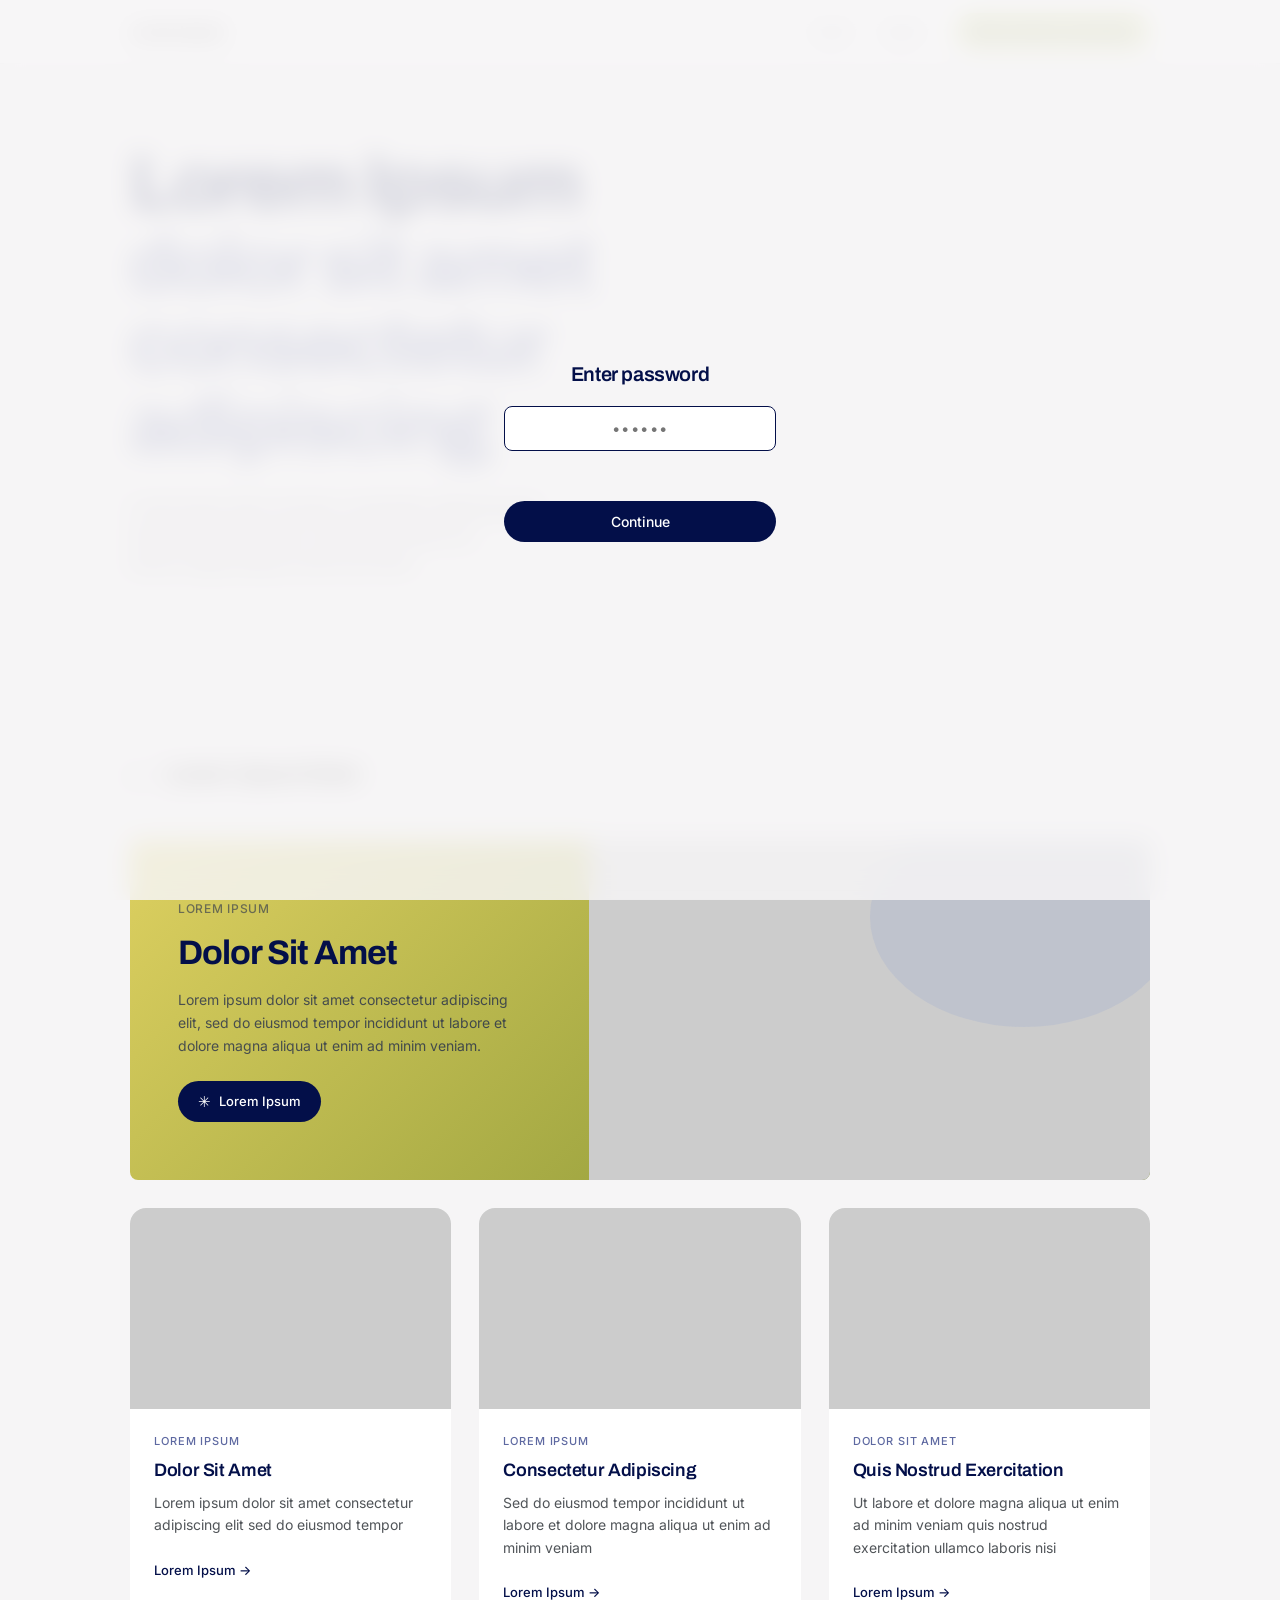
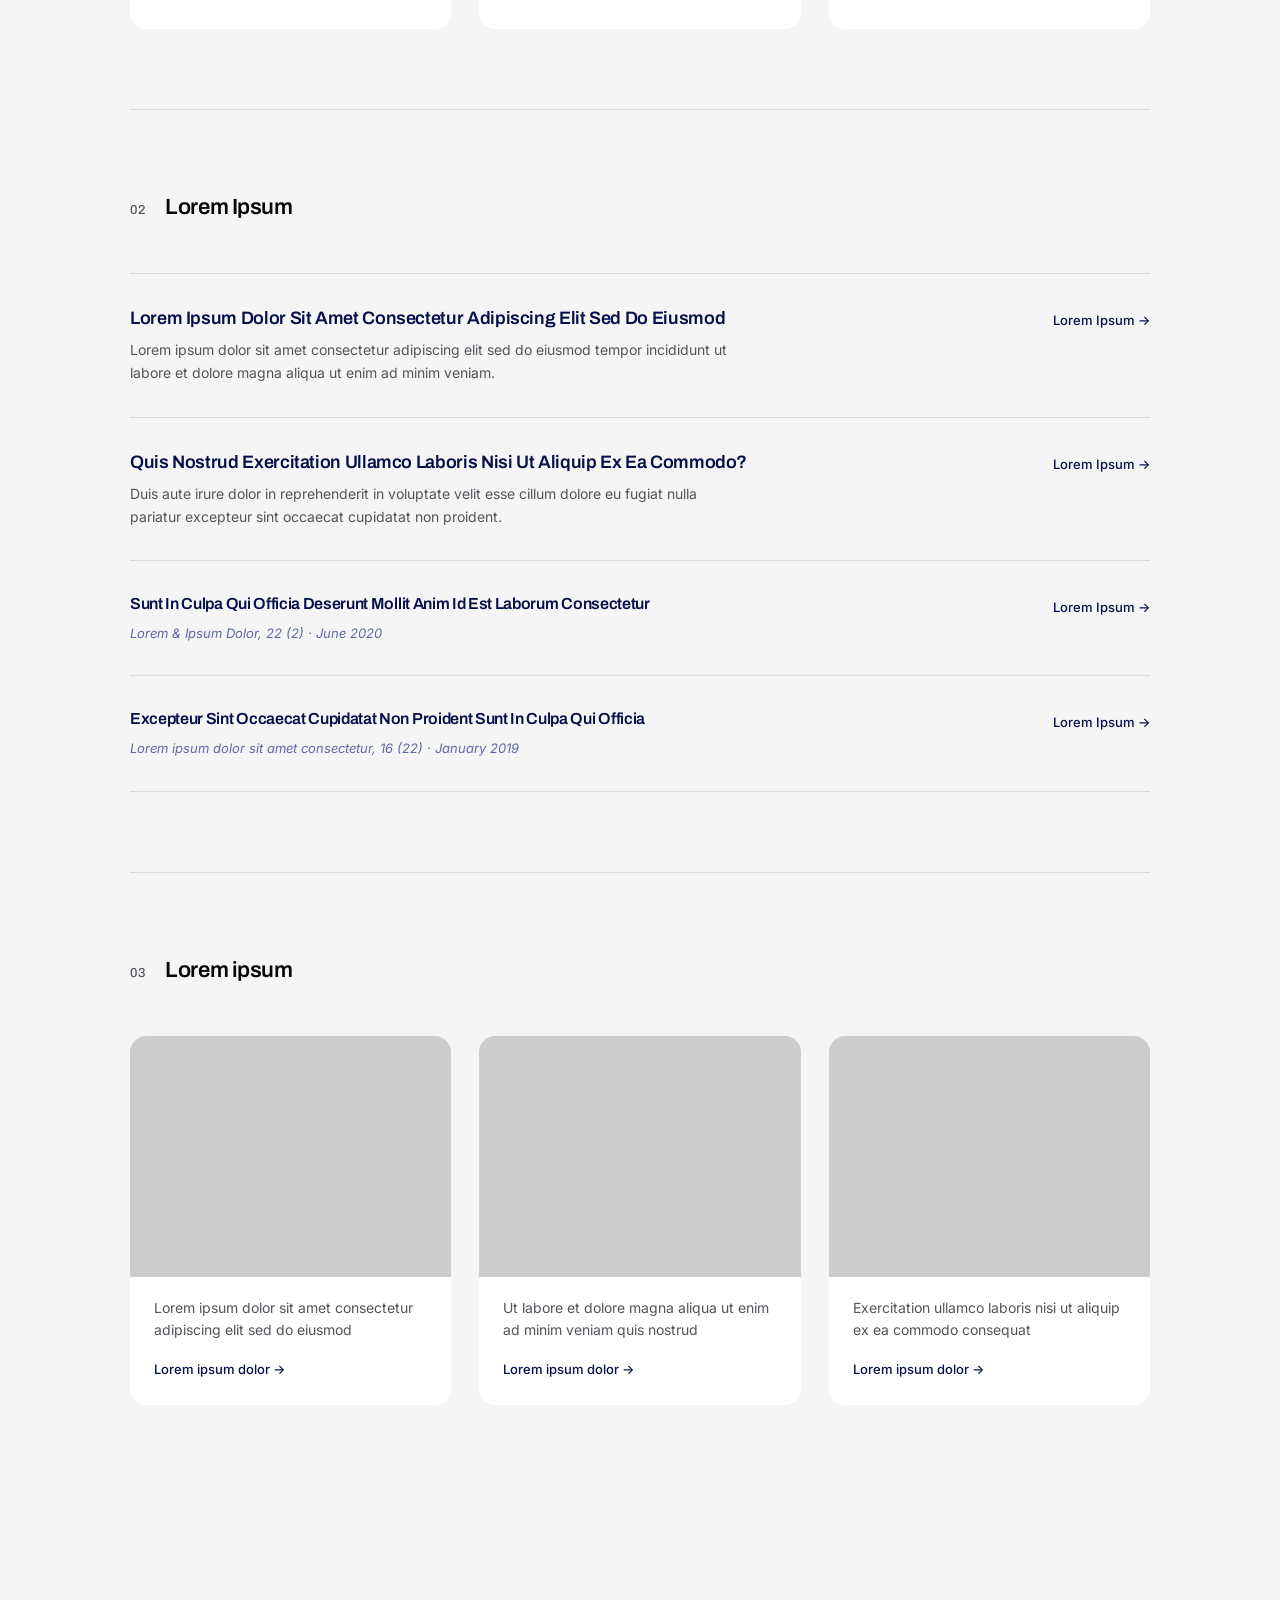
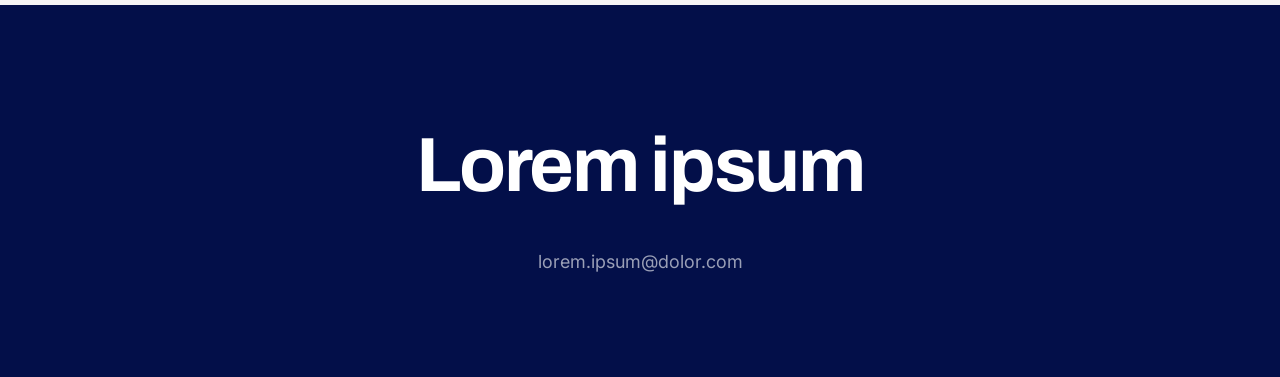
==== index.html @ dcf336cd "Initial portfolio site Co-Authored-By: Claude Sonnet 4 <noreply@anthropic.com>" ====
<!DOCTYPE html>
<html lang="en">
<head>
  <meta charset="UTF-8">
  <meta name="viewport" content="width=device-width, initial-scale=1.0">
  <title>Lorem Ipsum – Dolor Sit Amet</title>
  <meta name="description" content="Lorem ipsum dolor sit amet, consectetur adipiscing elit, sed do eiusmod tempor incididunt ut labore et dolore magna aliqua.">
  <link rel="preconnect" href="https://fonts.googleapis.com">
  <link rel="preconnect" href="https://fonts.gstatic.com" crossorigin>
  <link href="https://fonts.googleapis.com/css2?family=Archivo:ital,wght@0,100..900;1,100..900&family=Inter:wght@300;400;500;600&display=swap" rel="stylesheet">
  <link rel="stylesheet" href="style.css">
  <style>
    .img-placeholder {
      background: #cccccc;
      width: 100%;
      height: 100%;
      display: block;
    }
  </style>
</head>
<body>

  <!-- NAV -->
  <nav class="nav" id="nav">
    <div class="nav-inner">
      <a href="#" class="nav-logo">Lorem Ipsum</a>
      <div class="nav-links">
        <a href="#about" class="nav-link">Lorem</a>
        <a href="#" class="nav-link">Ipsum</a>
        <a href="#" class="nav-cta">Dolor sit amet consectetur</a>
      </div>
    </div>
  </nav>

  <!-- HERO -->
  <section class="hero" id="hero">
    <div class="hero-inner">
      <div class="hero-text">
        <h1 class="hero-title">
          <span class="hero-title-line">Lorem Ipsum</span>
          <span class="hero-title-line hero-title-line--secondary">dolor sit amet</span>
          <span class="hero-title-line hero-title-line--secondary">consectetur adipiscing</span>
        </h1>
        <p class="hero-desc">
          Lorem ipsum dolor sit amet, consectetur adipiscing elit,<br>
          sed do eiusmod tempor incididunt ut labore et<br>
          dolore magna aliqua ut enim ad minim
        </p>
      </div>
      <div class="hero-image">
        <div class="img-placeholder" aria-hidden="true"></div>
      </div>
    </div>
  </section>

  <main class="main">

    <!-- SECTION 01: WORK -->
    <section class="section" id="work">
      <div class="section-header">
        <span class="section-number">01</span>
        <h2 class="section-title">Lorem / Ipsum Dolor</h2>
      </div>
      <!-- FEATURED WORK CARD -->
      <a href="#" class="feature-card" aria-label="Lorem Ipsum – Dolor Sit Amet case study">
        <div class="feature-card__content">
          <span class="feature-card__label">Lorem Ipsum</span>
          <h3 class="feature-card__title">Dolor Sit Amet</h3>
          <p class="feature-card__desc">Lorem ipsum dolor sit amet consectetur adipiscing elit, sed do eiusmod tempor incididunt ut labore et dolore magna aliqua ut enim ad minim veniam.</p>
          <span class="feature-card__btn">
            <span class="feature-card__btn-icon" aria-hidden="true">✳</span>
            Lorem Ipsum
          </span>
        </div>
        <div class="feature-card__media" aria-hidden="true">
          <div class="feature-card__screenshot">
            <div class="img-placeholder"></div>
          </div>
          <div class="feature-card__overlay"></div>
        </div>
      </a>

      <div class="cards">

        <article class="card">
          <div class="card-image">
            <div class="img-placeholder" aria-hidden="true"></div>
          </div>
          <div class="card-body">
            <span class="card-label">Lorem Ipsum</span>
            <h3 class="card-title">Dolor Sit Amet</h3>
            <p class="card-desc">Lorem ipsum dolor sit amet consectetur adipiscing elit sed do eiusmod tempor</p>
            <a href="#" class="card-link">Lorem Ipsum →</a>
          </div>
        </article>

        <article class="card">
          <div class="card-image">
            <div class="img-placeholder" aria-hidden="true"></div>
          </div>
          <div class="card-body">
            <span class="card-label">Lorem Ipsum</span>
            <h3 class="card-title">Consectetur Adipiscing</h3>
            <p class="card-desc">Sed do eiusmod tempor incididunt ut labore et dolore magna aliqua ut enim ad minim veniam</p>
            <a href="#" class="card-link">Lorem Ipsum →</a>
          </div>
        </article>

        <article class="card">
          <div class="card-image">
            <div class="img-placeholder" aria-hidden="true"></div>
          </div>
          <div class="card-body">
            <span class="card-label">Dolor sit amet</span>
            <h3 class="card-title">Quis Nostrud Exercitation</h3>
            <p class="card-desc">Ut labore et dolore magna aliqua ut enim ad minim veniam quis nostrud exercitation ullamco laboris nisi</p>
            <a href="#" class="card-link">Lorem Ipsum →</a>
          </div>
        </article>

      </div>
    </section>

    <!-- SECTION 02: WRITING -->
    <section class="section" id="writing">
      <div class="section-header">
        <span class="section-number">02</span>
        <h2 class="section-title">Lorem Ipsum</h2>
      </div>
      <div class="writing-list">

        <article class="writing-item">
          <div class="writing-body">
            <h3 class="writing-title">Lorem Ipsum Dolor Sit Amet Consectetur Adipiscing Elit Sed Do Eiusmod</h3>
            <p class="writing-desc">Lorem ipsum dolor sit amet consectetur adipiscing elit sed do eiusmod tempor incididunt ut labore et dolore magna aliqua ut enim ad minim veniam.</p>
          </div>
          <a href="#" class="card-link writing-link">Lorem Ipsum →</a>
        </article>

        <article class="writing-item">
          <div class="writing-body">
            <h3 class="writing-title">Quis Nostrud Exercitation Ullamco Laboris Nisi Ut Aliquip Ex Ea Commodo?</h3>
            <p class="writing-desc">Duis aute irure dolor in reprehenderit in voluptate velit esse cillum dolore eu fugiat nulla pariatur excepteur sint occaecat cupidatat non proident.</p>
          </div>
          <a href="#" class="card-link writing-link">Lorem Ipsum →</a>
        </article>

        <article class="writing-item writing-item--research">
          <div class="writing-body">
            <h3 class="writing-title">Sunt In Culpa Qui Officia Deserunt Mollit Anim Id Est Laborum Consectetur</h3>
            <p class="writing-meta">Lorem &amp; Ipsum Dolor, 22 (2) · June 2020</p>
          </div>
          <a href="#" class="card-link writing-link">Lorem Ipsum →</a>
        </article>

        <article class="writing-item writing-item--research">
          <div class="writing-body">
            <h3 class="writing-title">Excepteur Sint Occaecat Cupidatat Non Proident Sunt In Culpa Qui Officia</h3>
            <p class="writing-meta">Lorem ipsum dolor sit amet consectetur, 16 (22) · January 2019</p>
          </div>
          <a href="#" class="card-link writing-link">Lorem Ipsum →</a>
        </article>

      </div>
    </section>

    <!-- SECTION 03: SIDE PROJECTS -->
    <section class="section" id="side-projects">
      <div class="section-header">
        <span class="section-number">03</span>
        <h2 class="section-title">Lorem ipsum</h2>
      </div>
      <div class="projects-grid">

        <article class="project-card">
          <div class="project-image project-image--bottle">
            <div class="img-placeholder" aria-hidden="true"></div>
          </div>
          <div class="project-body">
            <p class="project-desc">Lorem ipsum dolor sit amet consectetur adipiscing elit sed do eiusmod</p>
            <a href="#" class="project-link">Lorem ipsum dolor →</a>
          </div>
        </article>

        <article class="project-card">
          <div class="project-image project-image--laptop">
            <div class="img-placeholder" aria-hidden="true"></div>
          </div>
          <div class="project-body">
            <p class="project-desc">Ut labore et dolore magna aliqua ut enim ad minim veniam quis nostrud</p>
            <a href="#" class="project-link">Lorem ipsum dolor →</a>
          </div>
        </article>

        <article class="project-card">
          <div class="project-image project-image--blob">
            <div class="img-placeholder" aria-hidden="true"></div>
          </div>
          <div class="project-body">
            <p class="project-desc">Exercitation ullamco laboris nisi ut aliquip ex ea commodo consequat</p>
            <a href="#" class="project-link">Lorem ipsum dolor →</a>
          </div>
        </article>

      </div>
    </section>

  </main>

  <!-- FOOTER / CONTACT -->
  <footer class="footer" id="about">
    <div class="footer-inner">
      <h2 class="footer-title">Lorem ipsum</h2>
      <a href="#" class="footer-email">lorem.ipsum@dolor.com</a>
    </div>
  </footer>

  <script src="script.js"></script>
</body>
</html>
---- style.css ----
/* ===== RESET & BASE ===== */
*, *::before, *::after {
  box-sizing: border-box;
  margin: 0;
  padding: 0;
}

:root {
  --color-bg: #f6f5f6;
  --color-white: #ffffff;
  --color-navy: #030f49;
  --color-navy-mid: #5e69a1;
  --color-text: rgb(7, 7, 7);
  --color-text-secondary: rgb(81, 85, 89);
  --color-accent: #d5dd8f;
  --color-border: rgba(0, 0, 0, 0.1);
  --font-heading: 'Archivo', sans-serif;
  --font-body: 'Inter', sans-serif;
  --max-width: 1100px;
  --nav-height: 64px;
}

html {
  scroll-behavior: smooth;
}

body {
  font-family: var(--font-body);
  background-color: var(--color-bg);
  color: var(--color-text);
  line-height: 1.6;
  -webkit-font-smoothing: antialiased;
}

img {
  display: block;
  max-width: 100%;
}

a {
  text-decoration: none;
  color: inherit;
}

/* ===== NAV ===== */
.nav {
  position: fixed;
  top: 0;
  left: 0;
  right: 0;
  z-index: 100;
  background-color: var(--color-white);
  border-bottom: 1px solid var(--color-border);
  height: var(--nav-height);
}

.nav-inner {
  max-width: var(--max-width);
  margin: 0 auto;
  padding: 0 40px;
  height: 100%;
  display: flex;
  align-items: center;
  justify-content: space-between;
}

.nav-logo {
  font-family: var(--font-heading);
  font-weight: 600;
  font-size: 16px;
  color: var(--color-text);
  letter-spacing: -0.01em;
}

.nav-links {
  display: flex;
  align-items: center;
  gap: 32px;
}

.nav-link {
  font-size: 14px;
  color: var(--color-text-secondary);
  transition: color 0.2s;
}

.nav-link:hover {
  color: var(--color-text);
}

.nav-cta {
  font-size: 13px;
  font-weight: 500;
  color: var(--color-navy);
  background-color: var(--color-accent);
  padding: 8px 16px;
  border-radius: 100px;
  transition: opacity 0.2s;
}

.nav-cta:hover {
  opacity: 0.8;
}

/* ===== HERO ===== */
.hero {
  padding-top: calc(var(--nav-height) + 80px);
  padding-bottom: 100px;
  padding-left: 40px;
  padding-right: 40px;
  max-width: var(--max-width);
  margin: 0 auto;
}

.hero-inner {
  display: grid;
  grid-template-columns: 1fr auto;
  align-items: center;
  gap: 60px;
}

.hero-title {
  font-family: var(--font-heading);
  font-weight: 700;
  font-size: clamp(40px, 6vw, 80px);
  line-height: 1.05;
  letter-spacing: -0.03em;
  color: var(--color-navy);
  margin-bottom: 28px;
}

.hero-title-line {
  display: block;
}

.hero-title-line--secondary {
  color: var(--color-navy-mid);
}

.hero-desc {
  font-size: 16px;
  color: var(--color-text-secondary);
  line-height: 1.7;
}

.hero-image {
  width: 280px;
  flex-shrink: 0;
}

.hero-image img {
  width: 100%;
  border-radius: 16px;
  object-fit: cover;
}

/* ===== MAIN ===== */
.main {
  max-width: var(--max-width);
  margin: 0 auto;
  padding: 0 40px 120px;
}

/* ===== SECTION ===== */
.section {
  padding: 80px 0;
  border-top: 1px solid var(--color-border);
}

.section-header {
  display: flex;
  align-items: baseline;
  gap: 20px;
  margin-bottom: 48px;
}

.section-number {
  font-family: var(--font-heading);
  font-size: 13px;
  font-weight: 500;
  color: var(--color-text-secondary);
  letter-spacing: 0.05em;
}

.section-title {
  font-family: var(--font-heading);
  font-size: 22px;
  font-weight: 600;
  color: var(--color-text);
  letter-spacing: -0.02em;
}

/* ===== WORK CARDS ===== */
.cards {
  display: grid;
  grid-template-columns: repeat(3, 1fr);
  gap: 28px;
}

.card {
  background: var(--color-white);
  border-radius: 16px;
  overflow: hidden;
  transition: transform 0.25s ease, box-shadow 0.25s ease;
}

.card:hover {
  transform: translateY(-4px);
  box-shadow: 0 16px 40px rgba(3, 15, 73, 0.08);
}

.card-image {
  aspect-ratio: 16 / 10;
  overflow: hidden;
  background: #eee;
}

.card-image img {
  width: 100%;
  height: 100%;
  object-fit: cover;
  transition: transform 0.4s ease;
}

.card:hover .card-image img {
  transform: scale(1.03);
}

.card-body {
  padding: 24px;
}

.card-label {
  font-size: 11px;
  font-weight: 500;
  letter-spacing: 0.08em;
  text-transform: uppercase;
  color: var(--color-navy-mid);
  display: block;
  margin-bottom: 8px;
}

.card-title {
  font-family: var(--font-heading);
  font-size: 18px;
  font-weight: 600;
  color: var(--color-navy);
  letter-spacing: -0.02em;
  margin-bottom: 10px;
  line-height: 1.3;
}

.card-desc {
  font-size: 14px;
  color: var(--color-text-secondary);
  line-height: 1.6;
  margin-bottom: 20px;
}

.card-link {
  font-size: 13px;
  font-weight: 500;
  color: var(--color-navy);
  display: inline-flex;
  align-items: center;
  gap: 4px;
  transition: gap 0.2s;
}

.card-link:hover {
  gap: 8px;
}

/* ===== WRITING ===== */
.writing-list {
  display: flex;
  flex-direction: column;
  gap: 0;
}

.writing-item {
  display: flex;
  align-items: flex-start;
  justify-content: space-between;
  gap: 40px;
  padding: 32px 0;
  border-bottom: 1px solid var(--color-border);
}

.writing-item:first-child {
  border-top: 1px solid var(--color-border);
}

.writing-body {
  flex: 1;
}

.writing-title {
  font-family: var(--font-heading);
  font-size: 18px;
  font-weight: 600;
  color: var(--color-navy);
  letter-spacing: -0.02em;
  line-height: 1.35;
  margin-bottom: 8px;
}

.writing-desc {
  font-size: 14px;
  color: var(--color-text-secondary);
  line-height: 1.65;
  max-width: 600px;
}

.writing-meta {
  font-size: 13px;
  color: var(--color-navy-mid);
  font-style: italic;
}

.writing-link {
  flex-shrink: 0;
  margin-top: 4px;
}

.writing-item--research .writing-title {
  font-size: 16px;
}

/* ===== SIDE PROJECTS ===== */
.projects-grid {
  display: grid;
  grid-template-columns: repeat(3, 1fr);
  gap: 28px;
}

.project-card {
  border-radius: 16px;
  overflow: hidden;
  background: var(--color-white);
  transition: transform 0.25s ease, box-shadow 0.25s ease;
}

.project-card:hover {
  transform: translateY(-4px);
  box-shadow: 0 16px 40px rgba(3, 15, 73, 0.08);
}

.project-image {
  aspect-ratio: 4 / 3;
  overflow: hidden;
}

.project-image--bottle { background: #040f4e; }
.project-image--laptop { background: #1a1a2e; }
.project-image--blob   { background: #d5dd8f; }

.project-image img {
  width: 100%;
  height: 100%;
  object-fit: cover;
  transition: transform 0.4s ease;
}

.project-card:hover .project-image img {
  transform: scale(1.03);
}

.project-body {
  padding: 20px 24px 24px;
}

.project-desc {
  font-size: 14px;
  color: var(--color-text-secondary);
  line-height: 1.6;
  margin-bottom: 14px;
}

.project-link {
  font-size: 13px;
  font-weight: 500;
  color: var(--color-navy);
  display: inline-flex;
  align-items: center;
  gap: 4px;
  transition: gap 0.2s;
}

.project-link:hover {
  gap: 8px;
}

/* ===== FOOTER ===== */
.footer {
  background-color: var(--color-navy);
  padding: 100px 40px;
  text-align: center;
}

.footer-inner {
  max-width: var(--max-width);
  margin: 0 auto;
}

.footer-title {
  font-family: var(--font-heading);
  font-size: clamp(40px, 6vw, 80px);
  font-weight: 700;
  color: var(--color-white);
  letter-spacing: -0.03em;
  margin-bottom: 20px;
}

.footer-email {
  font-size: 18px;
  color: rgba(255, 255, 255, 0.6);
  transition: color 0.2s;
}

.footer-email:hover {
  color: var(--color-white);
}

/* ===== SCROLL REVEAL ===== */
.reveal {
  opacity: 0;
  transform: translateY(24px);
  transition: opacity 0.6s ease, transform 0.6s ease;
}

.reveal.visible {
  opacity: 1;
  transform: translateY(0);
}

/* ===== FEATURE CARD ===== */
.feature-card {
  display: flex;
  align-items: stretch;
  border-radius: 8px;
  overflow: hidden;
  background: linear-gradient(135deg, #ddd060 0%, #7a8c2e 100%);
  margin-bottom: 28px;
  min-height: 340px;
  transition: box-shadow 0.3s ease;
  cursor: pointer;
}

.feature-card:hover {
  box-shadow: 0 20px 60px rgba(3, 15, 73, 0.15);
}

.feature-card__content {
  flex: 0 0 45%;
  padding: 56px 48px;
  display: flex;
  flex-direction: column;
  justify-content: center;
  gap: 16px;
}

.feature-card__label {
  font-size: 12px;
  font-weight: 500;
  letter-spacing: 0.06em;
  text-transform: uppercase;
  color: rgba(3, 15, 73, 0.5);
}

.feature-card__title {
  font-family: var(--font-heading);
  font-size: clamp(22px, 2.8vw, 34px);
  font-weight: 700;
  color: var(--color-navy);
  letter-spacing: -0.03em;
  line-height: 1.1;
}

.feature-card__desc {
  font-size: 14px;
  color: rgba(3, 15, 73, 0.65);
  line-height: 1.65;
  max-width: 340px;
}

.feature-card__btn {
  display: inline-flex;
  align-items: center;
  gap: 8px;
  background: var(--color-navy);
  color: var(--color-white);
  font-family: var(--font-body);
  font-size: 13px;
  font-weight: 500;
  padding: 10px 20px;
  border-radius: 100px;
  width: fit-content;
  margin-top: 8px;
  transition: opacity 0.2s;
}

.feature-card:hover .feature-card__btn {
  opacity: 0.82;
}

.feature-card__btn-icon {
  font-size: 15px;
  line-height: 1;
}

.feature-card__media {
  flex: 1;
  position: relative;
  overflow: hidden;
}

.feature-card__screenshot {
  position: absolute;
  inset: 0;
  transform-origin: right center;
  transition: transform 0.5s ease;
}

.feature-card__screenshot .img-placeholder {
  width: 100%;
  height: 100%;
}

.feature-card:hover .feature-card__screenshot {
  transform: scale(1.05);
}

.feature-card__overlay {
  position: absolute;
  top: -10%;
  right: -5%;
  width: 55%;
  height: 65%;
  background: rgba(80, 120, 210, 0.1);
  border-radius: 50%;
  pointer-events: none;
}

/* ===== RESPONSIVE ===== */
@media (max-width: 1024px) {
  .cards,
  .projects-grid {
    grid-template-columns: repeat(2, 1fr);
  }
}

@media (max-width: 768px) {
  :root {
    --nav-height: 56px;
  }

  .nav-inner {
    padding: 0 20px;
  }

  .nav-links {
    gap: 16px;
  }

  .nav-cta {
    display: none;
  }

  .hero {
    padding: calc(var(--nav-height) + 48px) 20px 60px;
  }

  .hero-inner {
    grid-template-columns: 1fr;
    gap: 40px;
  }

  .hero-image {
    width: 200px;
    margin: 0 auto;
  }

  .main {
    padding: 0 20px 80px;
  }

  .section {
    padding: 56px 0;
  }

  .cards,
  .projects-grid {
    grid-template-columns: 1fr;
  }

  .writing-item {
    flex-direction: column;
    gap: 16px;
  }

  .footer {
    padding: 72px 20px;
  }

  .feature-card {
    flex-direction: column;
    min-height: auto;
  }

  .feature-card__content {
    flex: none;
    padding: 36px 28px;
  }

  .feature-card__media {
    flex: none;
    height: 220px;
  }
}

@media (max-width: 480px) {
  .hero-title {
    font-size: 36px;
  }

  .section-title {
    font-size: 18px;
  }
}
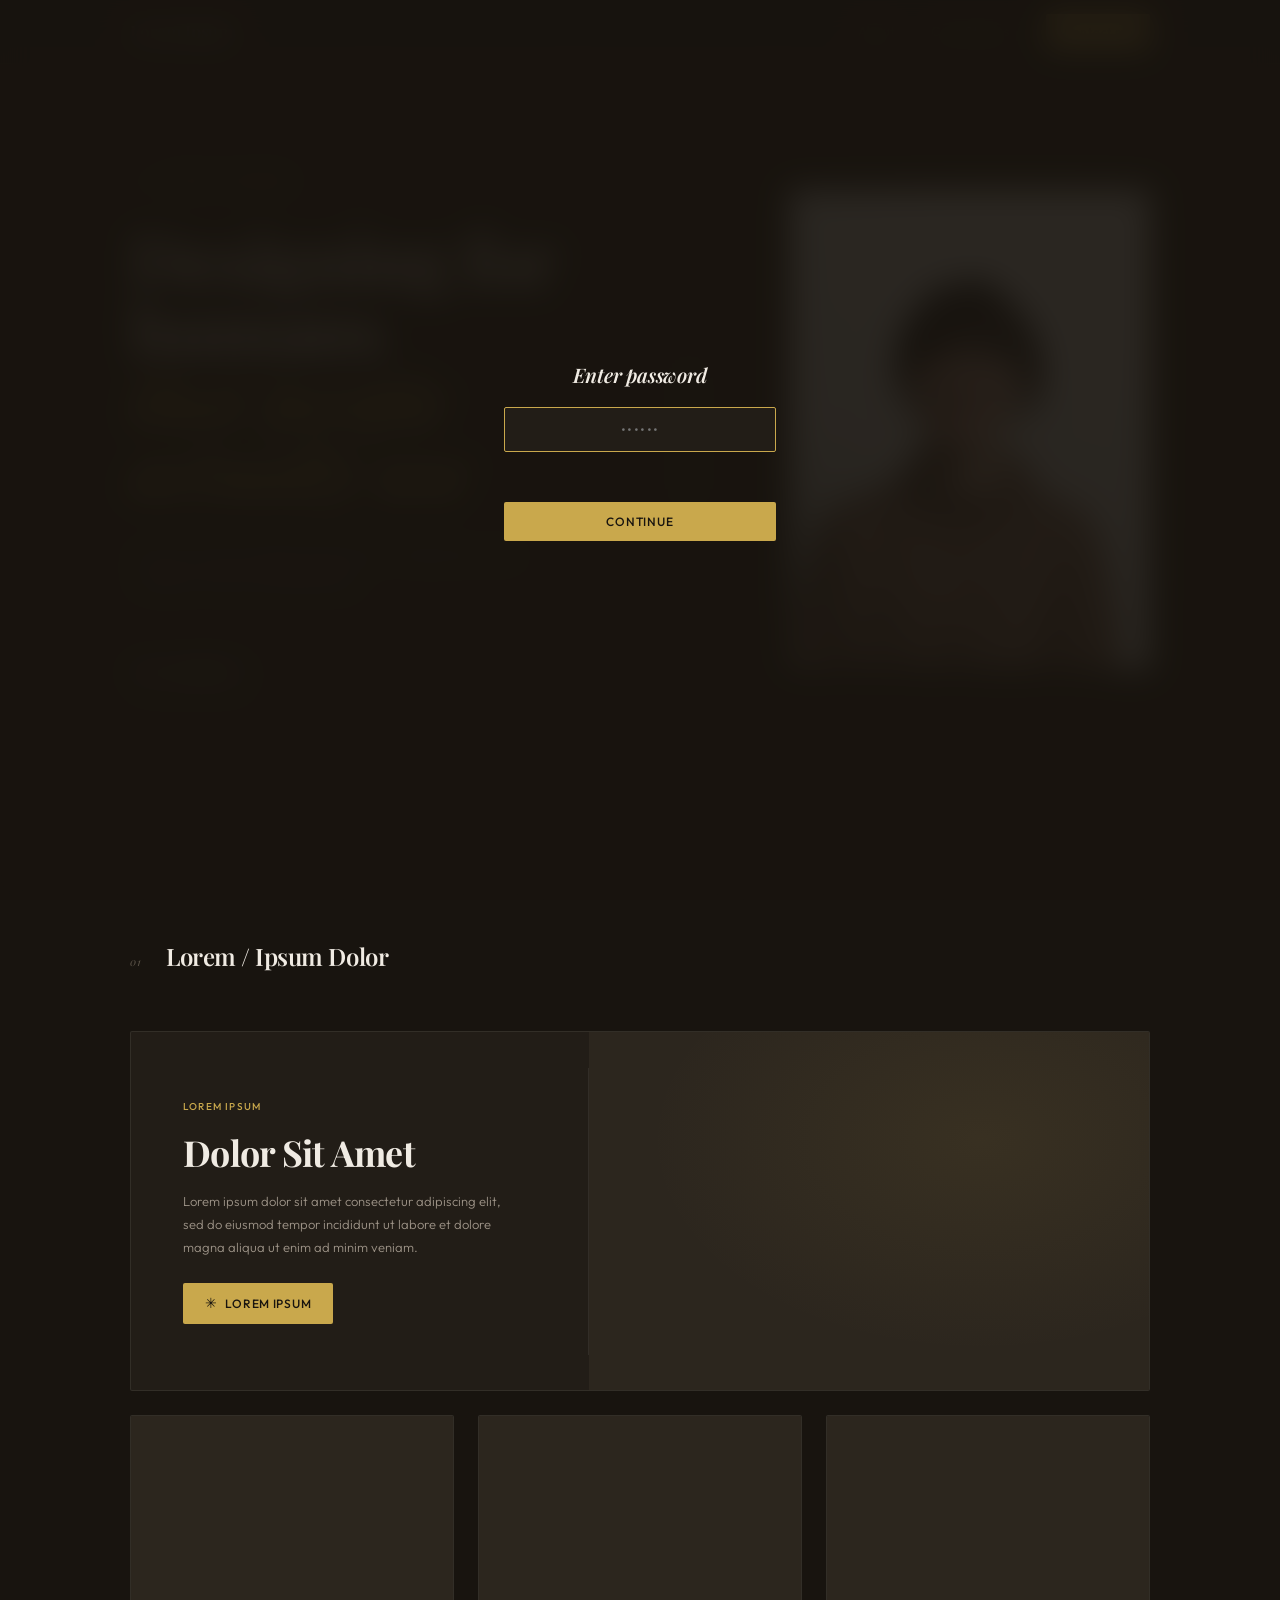
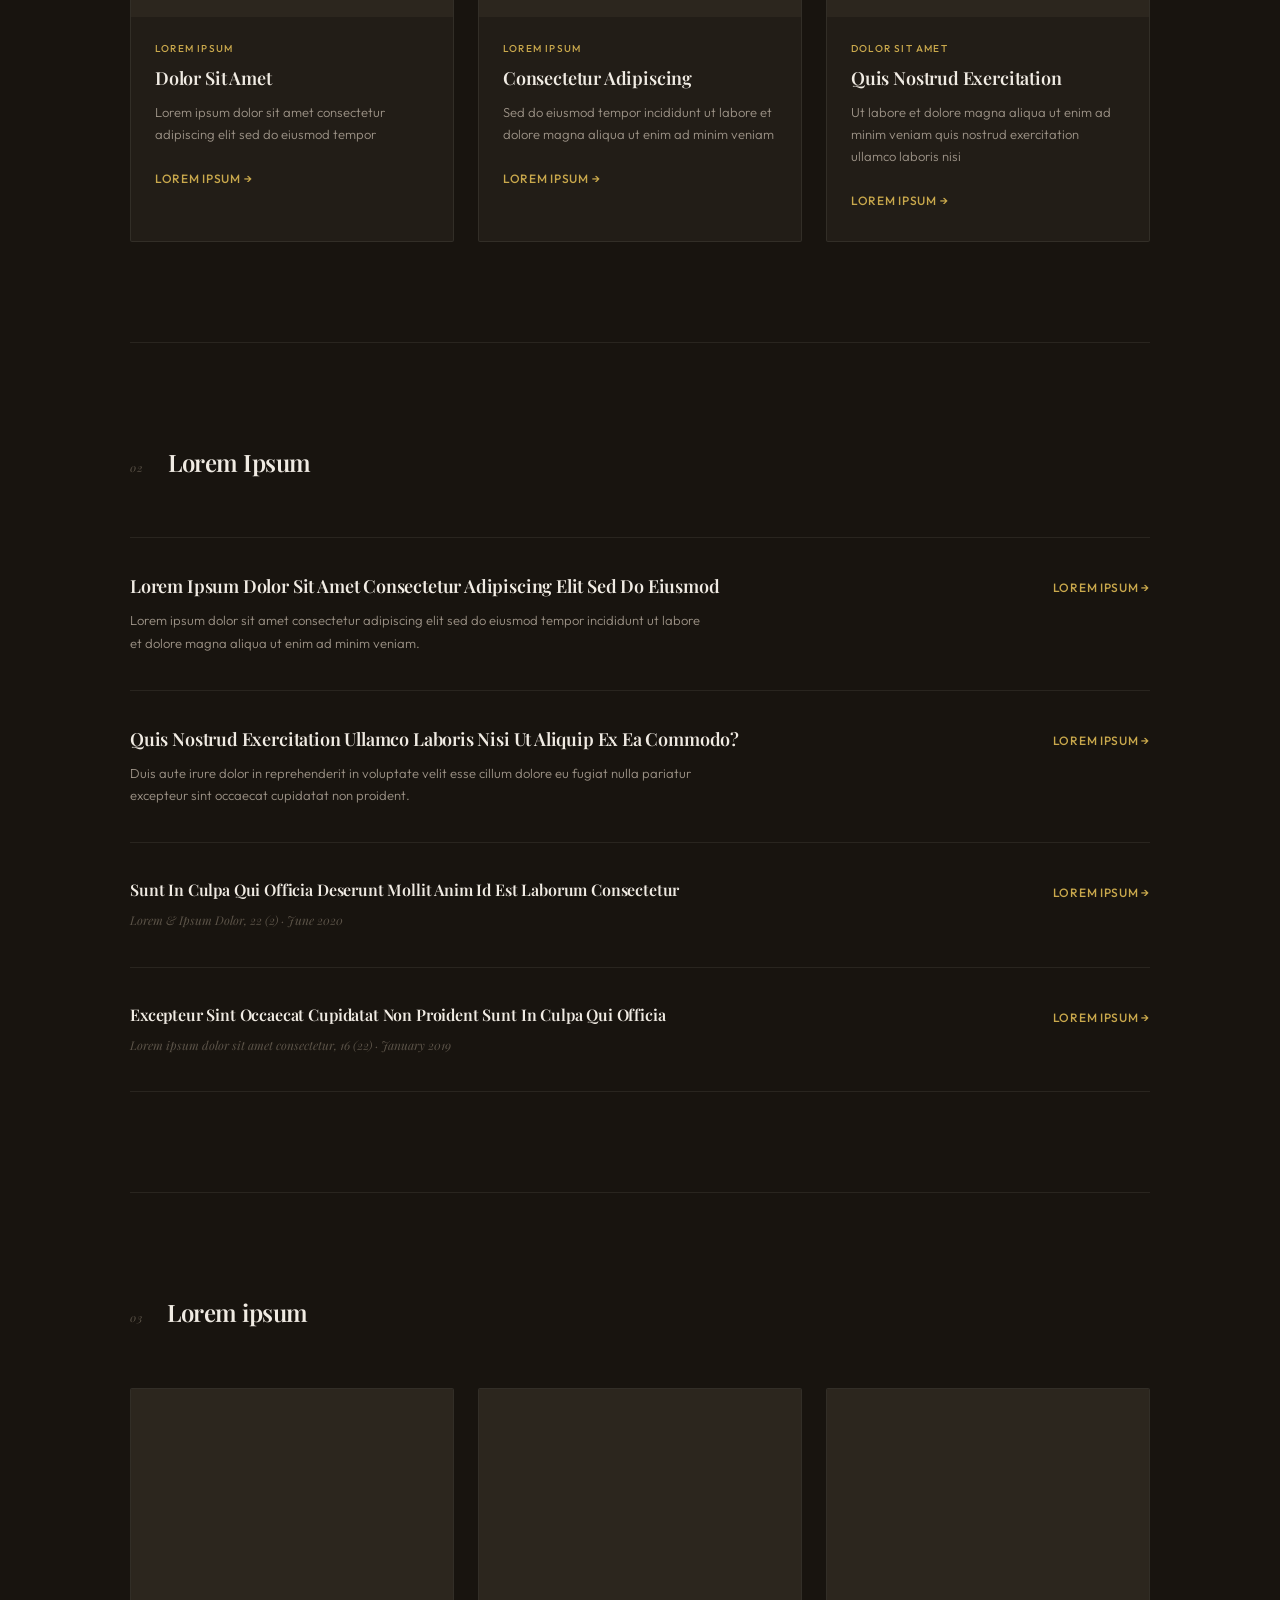
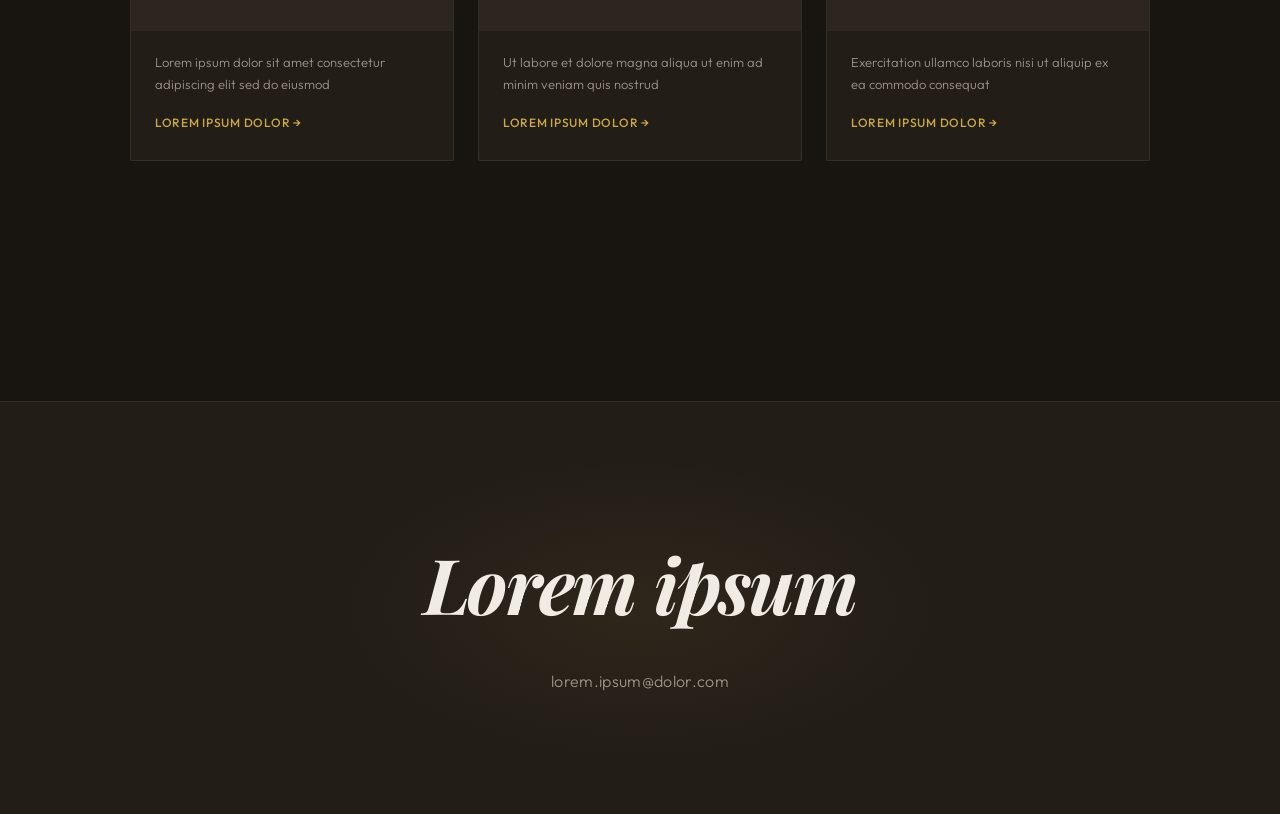
==== commit f4b55323: "Add Lion Travel case study and update portfolio - Add Homeworks/lion2026.html: UX case study for Lio" ====
--- a/index.html
+++ b/index.html
@@ -7,11 +7,11 @@
   <meta name="description" content="Lorem ipsum dolor sit amet, consectetur adipiscing elit, sed do eiusmod tempor incididunt ut labore et dolore magna aliqua.">
   <link rel="preconnect" href="https://fonts.googleapis.com">
   <link rel="preconnect" href="https://fonts.gstatic.com" crossorigin>
-  <link href="https://fonts.googleapis.com/css2?family=Archivo:ital,wght@0,100..900;1,100..900&family=Inter:wght@300;400;500;600&display=swap" rel="stylesheet">
+  <link href="https://fonts.googleapis.com/css2?family=Outfit:wght@300;400;500&family=Playfair+Display:ital,wght@0,400;0,600;0,700;1,400;1,600;1,700&display=swap" rel="stylesheet">
   <link rel="stylesheet" href="style.css">
   <style>
     .img-placeholder {
-      background: #cccccc;
+      background: #2c261e;
       width: 100%;
       height: 100%;
       display: block;
@@ -25,9 +25,9 @@
     <div class="nav-inner">
       <a href="#" class="nav-logo">Lorem Ipsum</a>
       <div class="nav-links">
-        <a href="#about" class="nav-link">Lorem</a>
-        <a href="#" class="nav-link">Ipsum</a>
-        <a href="#" class="nav-cta">Dolor sit amet consectetur</a>
+        <a href="#about" class="nav-link">About</a>
+        <a href="#" class="nav-link">Case Studies</a>
+        <a href="#" class="nav-cta">Contact me</a>
       </div>
     </div>
   </nav>
@@ -36,19 +36,19 @@
   <section class="hero" id="hero">
     <div class="hero-inner">
       <div class="hero-text">
+        <div class="hero-badge">Product Designer</div>
         <h1 class="hero-title">
-          <span class="hero-title-line">Lorem Ipsum</span>
-          <span class="hero-title-line hero-title-line--secondary">dolor sit amet</span>
-          <span class="hero-title-line hero-title-line--secondary">consectetur adipiscing</span>
+          <span class="hero-title-line">Designing for humans</span>
+          <span class="hero-title-line hero-title-line--secondary">that people actually use</span>
         </h1>
         <p class="hero-desc">
-          Lorem ipsum dolor sit amet, consectetur adipiscing elit,<br>
-          sed do eiusmod tempor incididunt ut labore et<br>
-          dolore magna aliqua ut enim ad minim
+          10 years of UI/UX design experience. I help teams make complex software feel effortless.
         </p>
+        <a href="#about" class="hero-cta">Let's connect →</a>
       </div>
       <div class="hero-image">
-        <div class="img-placeholder" aria-hidden="true"></div>
+        <img class="hero-img hero-img--default" src="img/hero.jpg" alt="Fang">
+        <img class="hero-img hero-img--hover" src="img/hero2.jpg" alt="Fang" aria-hidden="true">
       </div>
     </div>
   </section>
@@ -215,6 +215,7 @@
     </div>
   </footer>
 
+  <script src="password.js"></script>
   <script src="script.js"></script>
 </body>
 </html>
--- a/style.css
+++ b/style.css
@@ -6,16 +6,18 @@
 }
 
 :root {
-  --color-bg: #f6f5f6;
-  --color-white: #ffffff;
-  --color-navy: #030f49;
-  --color-navy-mid: #5e69a1;
-  --color-text: rgb(7, 7, 7);
-  --color-text-secondary: rgb(81, 85, 89);
-  --color-accent: #d5dd8f;
-  --color-border: rgba(0, 0, 0, 0.1);
-  --font-heading: 'Archivo', sans-serif;
-  --font-body: 'Inter', sans-serif;
+  --color-bg: #18140f;
+  --color-surface: #221d17;
+  --color-surface-raised: #2c261e;
+  --color-text: #f0ebe3;
+  --color-text-secondary: #9e9488;
+  --color-text-muted: #5c5449;
+  --color-amber: #c9a84c;
+  --color-amber-dim: rgba(201, 168, 76, 0.15);
+  --color-amber-glow: rgba(201, 168, 76, 0.06);
+  --color-border: rgba(240, 235, 227, 0.08);
+  --font-heading: 'Playfair Display', Georgia, serif;
+  --font-body: 'Outfit', system-ui, sans-serif;
   --max-width: 1100px;
   --nav-height: 64px;
 }
@@ -30,6 +32,19 @@
   color: var(--color-text);
   line-height: 1.6;
   -webkit-font-smoothing: antialiased;
+  font-weight: 300;
+}
+
+/* Grain overlay */
+body::before {
+  content: '';
+  position: fixed;
+  inset: 0;
+  z-index: 0;
+  pointer-events: none;
+  opacity: 0.035;
+  background-image: url("data:image/svg+xml,%3Csvg viewBox='0 0 256 256' xmlns='http://www.w3.org/2000/svg'%3E%3Cfilter id='noise'%3E%3CfeTurbulence type='fractalNoise' baseFrequency='0.9' numOctaves='4' stitchTiles='stitch'/%3E%3C/filter%3E%3Crect width='100%25' height='100%25' filter='url(%23noise)'/%3E%3C/svg%3E");
+  background-size: 200px 200px;
 }
 
 img {
@@ -49,9 +64,12 @@
   left: 0;
   right: 0;
   z-index: 100;
-  background-color: var(--color-white);
+  background-color: rgba(24, 20, 15, 0.88);
+  backdrop-filter: blur(16px);
+  -webkit-backdrop-filter: blur(16px);
   border-bottom: 1px solid var(--color-border);
   height: var(--nav-height);
+  transition: box-shadow 0.3s ease;
 }
 
 .nav-inner {
@@ -67,7 +85,7 @@
 .nav-logo {
   font-family: var(--font-heading);
   font-weight: 600;
-  font-size: 16px;
+  font-size: 17px;
   color: var(--color-text);
   letter-spacing: -0.01em;
 }
@@ -75,12 +93,14 @@
 .nav-links {
   display: flex;
   align-items: center;
-  gap: 32px;
+  gap: 36px;
 }
 
 .nav-link {
-  font-size: 14px;
+  font-size: 13px;
+  font-weight: 400;
   color: var(--color-text-secondary);
+  letter-spacing: 0.02em;
   transition: color 0.2s;
 }
 
@@ -89,102 +109,182 @@
 }
 
 .nav-cta {
+  font-size: 12px;
+  font-weight: 500;
+  color: var(--color-bg);
+  background-color: var(--color-amber);
+  padding: 8px 18px;
+  border-radius: 2px;
+  letter-spacing: 0.04em;
+  transition: opacity 0.2s;
+}
+
+.nav-cta:hover {
+  opacity: 0.85;
+}
+
+/* ===== HERO ===== */
+.hero {
+  min-height: calc(100vh - var(--nav-height));
+  display: flex;
+  align-items: center;
+  padding: calc(var(--nav-height) + 60px) 40px 100px;
+  max-width: var(--max-width);
+  margin: 0 auto;
+  position: relative;
+}
+
+.hero-inner {
+  display: grid;
+  grid-template-columns: 1fr 360px;
+  align-items: center;
+  gap: 100px;
+  width: 100%;
+}
+
+.hero-badge {
+  display: inline-flex;
+  align-items: center;
+  gap: 10px;
+  font-size: 11px;
+  font-weight: 500;
+  letter-spacing: 0.12em;
+  text-transform: uppercase;
+  color: var(--color-amber);
+  margin-bottom: 32px;
+}
+
+.hero-badge::before {
+  content: '';
+  width: 24px;
+  height: 1px;
+  background: var(--color-amber);
+  flex-shrink: 0;
+}
+
+.hero-title {
+  font-family: var(--font-heading);
+  font-weight: 700;
+  font-size: clamp(44px, 5.5vw, 78px);
+  line-height: 1.0;
+  letter-spacing: -0.02em;
+  color: var(--color-text);
+  margin-bottom: 36px;
+}
+
+.hero-title-line {
+  display: block;
+}
+
+.hero-title-line--secondary {
+  font-style: italic;
+  font-weight: 400;
+  color: var(--color-amber);
+}
+
+.hero-desc {
+  font-size: 16px;
+  font-weight: 300;
+  color: var(--color-text-secondary);
+  line-height: 1.8;
+  max-width: 440px;
+  margin-bottom: 48px;
+}
+
+.hero-cta {
+  display: inline-flex;
+  align-items: center;
+  gap: 12px;
+  background: transparent;
+  color: var(--color-text);
   font-size: 13px;
   font-weight: 500;
-  color: var(--color-navy);
-  background-color: var(--color-accent);
-  padding: 8px 16px;
-  border-radius: 100px;
-  transition: opacity 0.2s;
-}
-
-.nav-cta:hover {
-  opacity: 0.8;
-}
-
-/* ===== HERO ===== */
-.hero {
-  padding-top: calc(var(--nav-height) + 80px);
-  padding-bottom: 100px;
-  padding-left: 40px;
-  padding-right: 40px;
-  max-width: var(--max-width);
-  margin: 0 auto;
-}
-
-.hero-inner {
-  display: grid;
-  grid-template-columns: 1fr auto;
-  align-items: center;
-  gap: 60px;
-}
-
-.hero-title {
-  font-family: var(--font-heading);
-  font-weight: 700;
-  font-size: clamp(40px, 6vw, 80px);
-  line-height: 1.05;
-  letter-spacing: -0.03em;
-  color: var(--color-navy);
-  margin-bottom: 28px;
-}
-
-.hero-title-line {
-  display: block;
-}
-
-.hero-title-line--secondary {
-  color: var(--color-navy-mid);
-}
-
-.hero-desc {
-  font-size: 16px;
-  color: var(--color-text-secondary);
-  line-height: 1.7;
+  letter-spacing: 0.06em;
+  text-transform: uppercase;
+  padding: 14px 0;
+  border-bottom: 1px solid var(--color-amber);
+  transition: color 0.2s, gap 0.2s;
+}
+
+.hero-cta:hover {
+  color: var(--color-amber);
+  gap: 18px;
 }
 
 .hero-image {
-  width: 280px;
-  flex-shrink: 0;
-}
-
-.hero-image img {
   width: 100%;
-  border-radius: 16px;
+  position: relative;
+}
+
+.hero-image::after {
+  content: '';
+  position: absolute;
+  inset: -20px -20px -20px -20px;
+  background: radial-gradient(ellipse at 60% 40%, rgba(201, 168, 76, 0.12) 0%, transparent 70%);
+  pointer-events: none;
+  z-index: 0;
+}
+
+.hero-img {
+  position: absolute;
+  top: 0;
+  left: 0;
+  width: 100%;
+  aspect-ratio: 3 / 4;
+  border-radius: 2px;
   object-fit: cover;
+  object-position: center top;
+  transition: opacity 0.5s ease;
+  filter: grayscale(20%) contrast(1.05);
+}
+
+.hero-img--default {
+  position: relative;
+  z-index: 1;
+}
+
+.hero-img--hover {
+  z-index: 2;
+  opacity: 0;
+}
+
+.hero-image:hover .hero-img--hover {
+  opacity: 1;
 }
 
 /* ===== MAIN ===== */
 .main {
   max-width: var(--max-width);
   margin: 0 auto;
-  padding: 0 40px 120px;
+  padding: 0 40px 140px;
 }
 
 /* ===== SECTION ===== */
 .section {
-  padding: 80px 0;
+  padding: 100px 0;
   border-top: 1px solid var(--color-border);
+  position: relative;
 }
 
 .section-header {
   display: flex;
   align-items: baseline;
-  gap: 20px;
-  margin-bottom: 48px;
+  gap: 24px;
+  margin-bottom: 56px;
 }
 
 .section-number {
   font-family: var(--font-heading);
-  font-size: 13px;
-  font-weight: 500;
-  color: var(--color-text-secondary);
-  letter-spacing: 0.05em;
+  font-size: 11px;
+  font-weight: 400;
+  color: var(--color-text-muted);
+  letter-spacing: 0.1em;
+  font-style: italic;
 }
 
 .section-title {
   font-family: var(--font-heading);
-  font-size: 22px;
+  font-size: 24px;
   font-weight: 600;
   color: var(--color-text);
   letter-spacing: -0.02em;
@@ -194,97 +294,103 @@
 .cards {
   display: grid;
   grid-template-columns: repeat(3, 1fr);
-  gap: 28px;
+  gap: 24px;
 }
 
 .card {
-  background: var(--color-white);
-  border-radius: 16px;
+  background: var(--color-surface);
+  border-radius: 2px;
   overflow: hidden;
-  transition: transform 0.25s ease, box-shadow 0.25s ease;
+  border: 1px solid var(--color-border);
+  transition: transform 0.2s ease, border-color 0.2s ease, box-shadow 0.2s ease;
+  will-change: transform;
 }
 
 .card:hover {
-  transform: translateY(-4px);
-  box-shadow: 0 16px 40px rgba(3, 15, 73, 0.08);
+  border-color: rgba(201, 168, 76, 0.25);
+  box-shadow: 0 20px 60px rgba(0, 0, 0, 0.4), 0 0 0 1px rgba(201, 168, 76, 0.1);
 }
 
 .card-image {
   aspect-ratio: 16 / 10;
   overflow: hidden;
-  background: #eee;
+  background: var(--color-surface-raised);
 }
 
 .card-image img {
   width: 100%;
   height: 100%;
   object-fit: cover;
-  transition: transform 0.4s ease;
+  transition: transform 0.5s ease;
+  filter: grayscale(15%);
 }
 
 .card:hover .card-image img {
-  transform: scale(1.03);
+  transform: scale(1.04);
 }
 
 .card-body {
-  padding: 24px;
+  padding: 24px 24px 28px;
 }
 
 .card-label {
-  font-size: 11px;
+  font-size: 10px;
   font-weight: 500;
-  letter-spacing: 0.08em;
+  letter-spacing: 0.12em;
   text-transform: uppercase;
-  color: var(--color-navy-mid);
+  color: var(--color-amber);
   display: block;
-  margin-bottom: 8px;
+  margin-bottom: 10px;
 }
 
 .card-title {
   font-family: var(--font-heading);
   font-size: 18px;
   font-weight: 600;
-  color: var(--color-navy);
-  letter-spacing: -0.02em;
+  color: var(--color-text);
+  letter-spacing: -0.01em;
   margin-bottom: 10px;
   line-height: 1.3;
 }
 
 .card-desc {
-  font-size: 14px;
+  font-size: 13px;
+  font-weight: 300;
   color: var(--color-text-secondary);
-  line-height: 1.6;
+  line-height: 1.7;
   margin-bottom: 20px;
 }
 
 .card-link {
-  font-size: 13px;
+  font-size: 12px;
   font-weight: 500;
-  color: var(--color-navy);
+  letter-spacing: 0.06em;
+  text-transform: uppercase;
+  color: var(--color-amber);
   display: inline-flex;
   align-items: center;
-  gap: 4px;
+  gap: 6px;
   transition: gap 0.2s;
 }
 
 .card-link:hover {
-  gap: 8px;
+  gap: 10px;
 }
 
 /* ===== WRITING ===== */
 .writing-list {
   display: flex;
   flex-direction: column;
-  gap: 0;
 }
 
 .writing-item {
   display: flex;
   align-items: flex-start;
   justify-content: space-between;
-  gap: 40px;
-  padding: 32px 0;
+  gap: 48px;
+  padding: 36px 0;
   border-bottom: 1px solid var(--color-border);
+  transition: background 0.2s;
 }
 
 .writing-item:first-child {
@@ -299,23 +405,30 @@
   font-family: var(--font-heading);
   font-size: 18px;
   font-weight: 600;
-  color: var(--color-navy);
-  letter-spacing: -0.02em;
-  line-height: 1.35;
-  margin-bottom: 8px;
+  color: var(--color-text);
+  letter-spacing: -0.01em;
+  line-height: 1.4;
+  margin-bottom: 10px;
+  transition: color 0.2s;
+}
+
+.writing-item:hover .writing-title {
+  color: var(--color-amber);
 }
 
 .writing-desc {
-  font-size: 14px;
+  font-size: 13px;
+  font-weight: 300;
   color: var(--color-text-secondary);
-  line-height: 1.65;
-  max-width: 600px;
+  line-height: 1.7;
+  max-width: 580px;
 }
 
 .writing-meta {
-  font-size: 13px;
-  color: var(--color-navy-mid);
+  font-size: 12px;
+  color: var(--color-text-muted);
   font-style: italic;
+  font-family: var(--font-heading);
 }
 
 .writing-link {
@@ -331,19 +444,21 @@
 .projects-grid {
   display: grid;
   grid-template-columns: repeat(3, 1fr);
-  gap: 28px;
+  gap: 24px;
 }
 
 .project-card {
-  border-radius: 16px;
+  border-radius: 2px;
   overflow: hidden;
-  background: var(--color-white);
-  transition: transform 0.25s ease, box-shadow 0.25s ease;
+  background: var(--color-surface);
+  border: 1px solid var(--color-border);
+  transition: transform 0.2s ease, border-color 0.2s ease, box-shadow 0.2s ease;
+  will-change: transform;
 }
 
 .project-card:hover {
-  transform: translateY(-4px);
-  box-shadow: 0 16px 40px rgba(3, 15, 73, 0.08);
+  border-color: rgba(201, 168, 76, 0.25);
+  box-shadow: 0 20px 60px rgba(0, 0, 0, 0.4), 0 0 0 1px rgba(201, 168, 76, 0.1);
 }
 
 .project-image {
@@ -351,82 +466,104 @@
   overflow: hidden;
 }
 
-.project-image--bottle { background: #040f4e; }
-.project-image--laptop { background: #1a1a2e; }
-.project-image--blob   { background: #d5dd8f; }
+.project-image--bottle { background: #0d0b08; }
+.project-image--laptop { background: #111010; }
+.project-image--blob   { background: #1e1a0e; }
 
 .project-image img {
   width: 100%;
   height: 100%;
   object-fit: cover;
-  transition: transform 0.4s ease;
+  transition: transform 0.5s ease;
 }
 
 .project-card:hover .project-image img {
-  transform: scale(1.03);
+  transform: scale(1.04);
 }
 
 .project-body {
-  padding: 20px 24px 24px;
+  padding: 20px 24px 26px;
 }
 
 .project-desc {
-  font-size: 14px;
+  font-size: 13px;
+  font-weight: 300;
   color: var(--color-text-secondary);
-  line-height: 1.6;
+  line-height: 1.7;
   margin-bottom: 14px;
 }
 
 .project-link {
-  font-size: 13px;
+  font-size: 12px;
   font-weight: 500;
-  color: var(--color-navy);
+  letter-spacing: 0.06em;
+  text-transform: uppercase;
+  color: var(--color-amber);
   display: inline-flex;
   align-items: center;
-  gap: 4px;
+  gap: 6px;
   transition: gap 0.2s;
 }
 
 .project-link:hover {
-  gap: 8px;
+  gap: 10px;
 }
 
 /* ===== FOOTER ===== */
 .footer {
-  background-color: var(--color-navy);
-  padding: 100px 40px;
+  background-color: var(--color-surface);
+  border-top: 1px solid var(--color-border);
+  padding: 120px 40px;
   text-align: center;
+  position: relative;
+  overflow: hidden;
+}
+
+.footer::before {
+  content: '';
+  position: absolute;
+  top: 50%;
+  left: 50%;
+  transform: translate(-50%, -50%);
+  width: 600px;
+  height: 300px;
+  background: radial-gradient(ellipse, rgba(201, 168, 76, 0.07) 0%, transparent 70%);
+  pointer-events: none;
 }
 
 .footer-inner {
   max-width: var(--max-width);
   margin: 0 auto;
+  position: relative;
 }
 
 .footer-title {
   font-family: var(--font-heading);
   font-size: clamp(40px, 6vw, 80px);
   font-weight: 700;
-  color: var(--color-white);
+  font-style: italic;
+  color: var(--color-text);
   letter-spacing: -0.03em;
-  margin-bottom: 20px;
+  margin-bottom: 24px;
 }
 
 .footer-email {
-  font-size: 18px;
-  color: rgba(255, 255, 255, 0.6);
+  font-size: 16px;
+  font-weight: 300;
+  color: var(--color-text-secondary);
+  letter-spacing: 0.02em;
   transition: color 0.2s;
 }
 
 .footer-email:hover {
-  color: var(--color-white);
+  color: var(--color-amber);
 }
 
 /* ===== SCROLL REVEAL ===== */
 .reveal {
   opacity: 0;
-  transform: translateY(24px);
-  transition: opacity 0.6s ease, transform 0.6s ease;
+  transform: translateY(28px);
+  transition: opacity 0.7s ease, transform 0.7s ease;
 }
 
 .reveal.visible {
@@ -438,74 +575,90 @@
 .feature-card {
   display: flex;
   align-items: stretch;
-  border-radius: 8px;
+  border-radius: 2px;
   overflow: hidden;
-  background: linear-gradient(135deg, #ddd060 0%, #7a8c2e 100%);
-  margin-bottom: 28px;
-  min-height: 340px;
-  transition: box-shadow 0.3s ease;
+  background: var(--color-surface);
+  border: 1px solid var(--color-border);
+  margin-bottom: 24px;
+  min-height: 360px;
+  transition: border-color 0.3s ease, box-shadow 0.3s ease;
   cursor: pointer;
 }
 
 .feature-card:hover {
-  box-shadow: 0 20px 60px rgba(3, 15, 73, 0.15);
+  border-color: rgba(201, 168, 76, 0.3);
+  box-shadow: 0 24px 80px rgba(0, 0, 0, 0.5), 0 0 0 1px rgba(201, 168, 76, 0.12);
 }
 
 .feature-card__content {
   flex: 0 0 45%;
-  padding: 56px 48px;
+  padding: 60px 52px;
   display: flex;
   flex-direction: column;
   justify-content: center;
-  gap: 16px;
+  gap: 18px;
+  position: relative;
+}
+
+.feature-card__content::after {
+  content: '';
+  position: absolute;
+  right: 0;
+  top: 10%;
+  bottom: 10%;
+  width: 1px;
+  background: var(--color-border);
 }
 
 .feature-card__label {
+  font-size: 10px;
+  font-weight: 500;
+  letter-spacing: 0.12em;
+  text-transform: uppercase;
+  color: var(--color-amber);
+}
+
+.feature-card__title {
+  font-family: var(--font-heading);
+  font-size: clamp(24px, 2.8vw, 36px);
+  font-weight: 700;
+  color: var(--color-text);
+  letter-spacing: -0.02em;
+  line-height: 1.1;
+}
+
+.feature-card__desc {
+  font-size: 13px;
+  font-weight: 300;
+  color: var(--color-text-secondary);
+  line-height: 1.75;
+  max-width: 320px;
+}
+
+.feature-card__btn {
+  display: inline-flex;
+  align-items: center;
+  gap: 8px;
+  background: var(--color-amber);
+  color: var(--color-bg);
+  font-family: var(--font-body);
   font-size: 12px;
   font-weight: 500;
   letter-spacing: 0.06em;
   text-transform: uppercase;
-  color: rgba(3, 15, 73, 0.5);
-}
-
-.feature-card__title {
-  font-family: var(--font-heading);
-  font-size: clamp(22px, 2.8vw, 34px);
-  font-weight: 700;
-  color: var(--color-navy);
-  letter-spacing: -0.03em;
-  line-height: 1.1;
-}
-
-.feature-card__desc {
+  padding: 11px 22px;
+  border-radius: 2px;
+  width: fit-content;
+  margin-top: 6px;
+  transition: opacity 0.2s;
+}
+
+.feature-card:hover .feature-card__btn {
+  opacity: 0.88;
+}
+
+.feature-card__btn-icon {
   font-size: 14px;
-  color: rgba(3, 15, 73, 0.65);
-  line-height: 1.65;
-  max-width: 340px;
-}
-
-.feature-card__btn {
-  display: inline-flex;
-  align-items: center;
-  gap: 8px;
-  background: var(--color-navy);
-  color: var(--color-white);
-  font-family: var(--font-body);
-  font-size: 13px;
-  font-weight: 500;
-  padding: 10px 20px;
-  border-radius: 100px;
-  width: fit-content;
-  margin-top: 8px;
-  transition: opacity 0.2s;
-}
-
-.feature-card:hover .feature-card__btn {
-  opacity: 0.82;
-}
-
-.feature-card__btn-icon {
-  font-size: 15px;
   line-height: 1;
 }
 
@@ -513,32 +666,30 @@
   flex: 1;
   position: relative;
   overflow: hidden;
+  background: var(--color-surface-raised);
 }
 
 .feature-card__screenshot {
   position: absolute;
   inset: 0;
   transform-origin: right center;
-  transition: transform 0.5s ease;
+  transition: transform 0.6s ease;
 }
 
 .feature-card__screenshot .img-placeholder {
   width: 100%;
   height: 100%;
+  background: var(--color-surface-raised);
 }
 
 .feature-card:hover .feature-card__screenshot {
-  transform: scale(1.05);
+  transform: scale(1.04);
 }
 
 .feature-card__overlay {
   position: absolute;
-  top: -10%;
-  right: -5%;
-  width: 55%;
-  height: 65%;
-  background: rgba(80, 120, 210, 0.1);
-  border-radius: 50%;
+  inset: 0;
+  background: radial-gradient(ellipse at 70% 30%, rgba(201, 168, 76, 0.08) 0%, transparent 60%);
   pointer-events: none;
 }
 
@@ -560,7 +711,7 @@
   }
 
   .nav-links {
-    gap: 16px;
+    gap: 20px;
   }
 
   .nav-cta {
@@ -568,25 +719,26 @@
   }
 
   .hero {
-    padding: calc(var(--nav-height) + 48px) 20px 60px;
+    padding: calc(var(--nav-height) + 48px) 20px 72px;
+    min-height: auto;
   }
 
   .hero-inner {
     grid-template-columns: 1fr;
-    gap: 40px;
+    gap: 56px;
   }
 
   .hero-image {
-    width: 200px;
+    width: 260px;
     margin: 0 auto;
   }
 
   .main {
-    padding: 0 20px 80px;
+    padding: 0 20px 100px;
   }
 
   .section {
-    padding: 56px 0;
+    padding: 72px 0;
   }
 
   .cards,
@@ -600,7 +752,7 @@
   }
 
   .footer {
-    padding: 72px 20px;
+    padding: 80px 20px;
   }
 
   .feature-card {
@@ -610,21 +762,25 @@
 
   .feature-card__content {
     flex: none;
-    padding: 36px 28px;
+    padding: 40px 28px;
+  }
+
+  .feature-card__content::after {
+    display: none;
   }
 
   .feature-card__media {
     flex: none;
-    height: 220px;
+    height: 240px;
   }
 }
 
 @media (max-width: 480px) {
   .hero-title {
-    font-size: 36px;
+    font-size: 38px;
   }
 
   .section-title {
-    font-size: 18px;
-  }
-}
+    font-size: 20px;
+  }
+}
